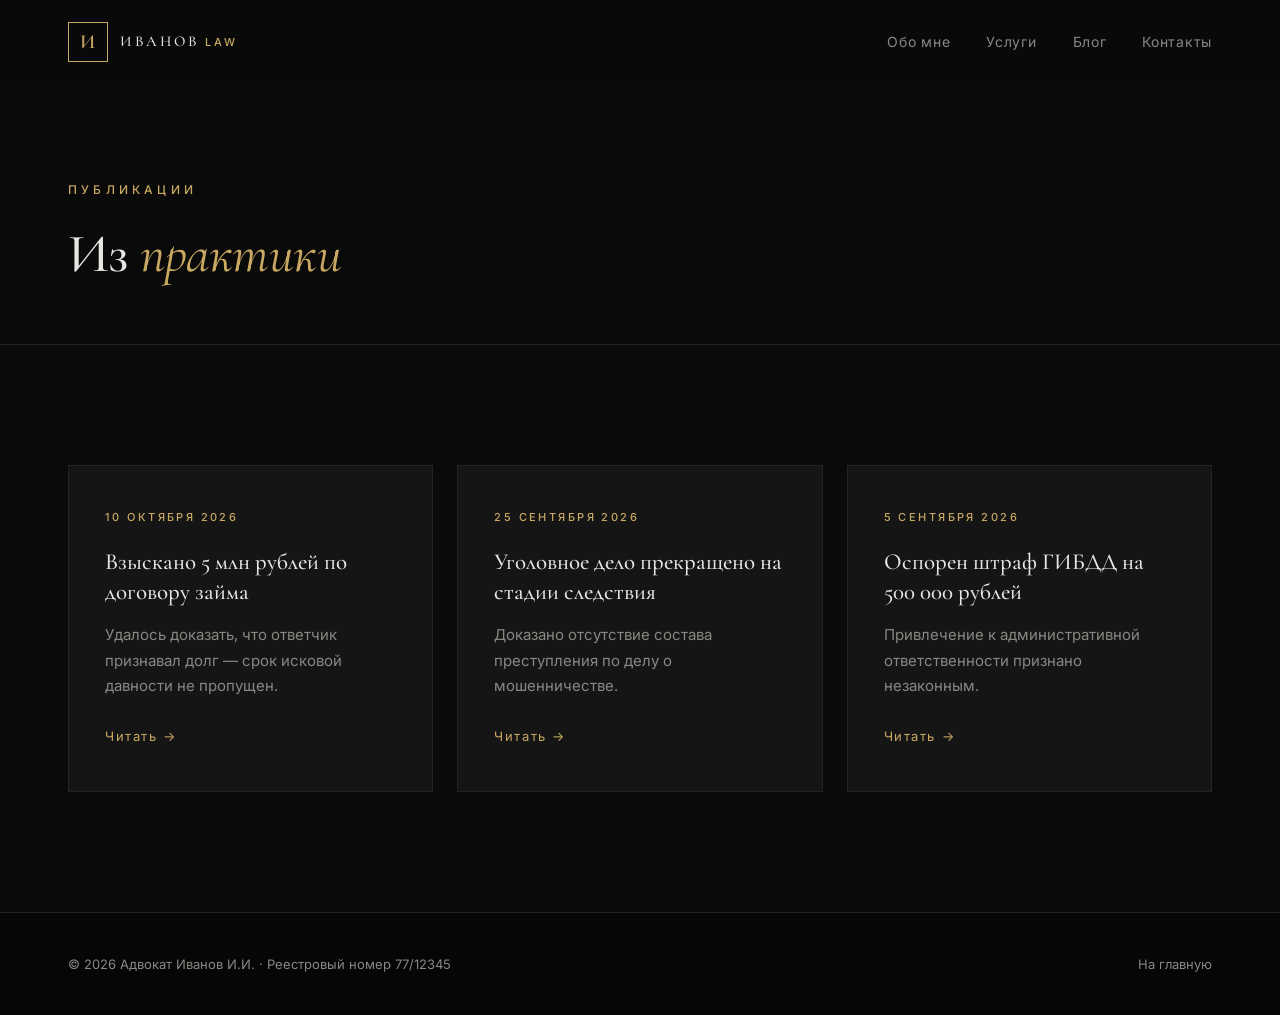
==== blog.html @ 1ceb2a9b "first try" ====
<!DOCTYPE html>
<html lang="ru">
<head>
    <meta charset="UTF-8">
    <meta name="viewport" content="width=device-width, initial-scale=1.0">
    <title>Блог — Адвокат Иванов И.И.</title>
    <link rel="preconnect" href="https://fonts.googleapis.com">
    <link rel="preconnect" href="https://fonts.gstatic.com" crossorigin>
    <link href="https://fonts.googleapis.com/css2?family=Cormorant+Garamond:ital,wght@0,400;0,500;0,600;1,400;1,500&family=Inter:wght@300;400;500;600&display=swap" rel="stylesheet">
    <link rel="stylesheet" href="style.css">
</head>
<body>

<header class="site-header scrolled" id="siteHeader">
    <div class="container header-inner">
        <a href="index.html" class="logo">
            <span class="logo-mark">И</span>
            <span class="logo-text">ИВАНОВ<em>LAW</em></span>
        </a>
        <nav class="nav" id="nav">
            <a href="index.html#about">Обо мне</a>
            <a href="index.html#services">Услуги</a>
            <a href="blog.html">Блог</a>
            <a href="index.html#contacts">Контакты</a>
        </nav>
        <button class="burger" id="burger" aria-label="Открыть меню">
            <span></span><span></span><span></span>
        </button>
    </div>
</header>

<div class="page-hero">
    <div class="container">
        <span class="section-num">Публикации</span>
        <h1 class="section-title">Из <em>практики</em></h1>
    </div>
</div>

<section class="blog">
    <div class="container">
        <div class="blog-preview">
            <a href="posts/2026-10-10-vzyskanie-dolga.html" class="post-card">
                <div class="post-date">10 октября 2026</div>
                <h4>Взыскано 5 млн рублей по договору займа</h4>
                <p>Удалось доказать, что ответчик признавал долг — срок исковой давности не пропущен.</p>
                <span class="post-arrow">Читать →</span>
            </a>
            <a href="posts/2026-09-25-ugolovnoe-delo.html" class="post-card">
                <div class="post-date">25 сентября 2026</div>
                <h4>Уголовное дело прекращено на стадии следствия</h4>
                <p>Доказано отсутствие состава преступления по делу о мошенничестве.</p>
                <span class="post-arrow">Читать →</span>
            </a>
            <a href="posts/2026-09-05-shtraf-gibdd.html" class="post-card">
                <div class="post-date">5 сентября 2026</div>
                <h4>Оспорен штраф ГИБДД на 500 000 рублей</h4>
                <p>Привлечение к административной ответственности признано незаконным.</p>
                <span class="post-arrow">Читать →</span>
            </a>
        </div>
    </div>
</section>

<footer class="site-footer">
    <div class="container footer-inner">
        <div>© <span id="year">2026</span> Адвокат Иванов И.И. · Реестровый номер 77/12345</div>
        <div><a href="index.html">На главную</a></div>
    </div>
</footer>

<script src="script.js"></script>
</body>
</html>
---- style.css ----
/* =========================================================
   ПЕРЕМЕННЫЕ (цвета, шрифты) — меняйте здесь, применяется везде
   ========================================================= */
:root {
    --bg:        #0a0a0a;   /* основной фон */
    --bg-2:      #101010;   /* фон чередующихся секций */
    --card:      #151515;   /* фон карточек */
    --border:    #232323;   /* тонкие линии-разделители */
    --gold:      #c9a961;   /* акцентный золотой */
    --gold-hi:   #e2c68a;   /* золотой при наведении */
    --text:      #e8e6e3;   /* основной текст */
    --muted:     #8a8783;   /* второстепенный текст */
    --serif:     'Cormorant Garamond', Georgia, serif;
    --sans:      'Inter', system-ui, -apple-system, sans-serif;
}

/* =========================================================
   БАЗА
   ========================================================= */
* { margin: 0; padding: 0; box-sizing: border-box; }
html { scroll-behavior: smooth; }
body {
    background: var(--bg);
    color: var(--text);
    font-family: var(--sans);
    font-size: 16px;
    line-height: 1.7;
    -webkit-font-smoothing: antialiased;
    overflow-x: hidden;
}
img { max-width: 100%; display: block; }
a { color: inherit; }

.container {
    max-width: 1200px;
    margin: 0 auto;
    padding: 0 28px;
}

/* =========================================================
   ШАПКА
   ========================================================= */
.site-header {
    position: fixed;
    top: 0; left: 0; right: 0;
    z-index: 100;
    padding: 22px 0;
    background: rgba(10, 10, 10, 0.72);
    backdrop-filter: blur(14px);
    -webkit-backdrop-filter: blur(14px);
    border-bottom: 1px solid transparent;
    transition: padding 0.3s ease, border-color 0.3s ease;
}
.site-header.scrolled {
    padding: 14px 0;
    border-bottom-color: var(--border);
}
.header-inner {
    display: flex;
    justify-content: space-between;
    align-items: center;
    gap: 30px;
}
.logo {
    display: flex;
    align-items: center;
    gap: 12px;
    text-decoration: none;
    color: var(--text);
    font-family: var(--serif);
    letter-spacing: 0.08em;
}
.logo-mark {
    width: 40px; height: 40px;
    border: 1px solid var(--gold);
    color: var(--gold);
    display: grid; place-items: center;
    font-size: 20px;
    font-family: var(--serif);
    font-weight: 600;
}
.logo-text {
    font-size: 15px;
    font-weight: 500;
    letter-spacing: 0.18em;
}
.logo-text em {
    color: var(--gold);
    font-style: normal;
    font-family: var(--sans);
    font-size: 11px;
    letter-spacing: 0.28em;
    margin-left: 6px;
}
.nav {
    display: flex;
    gap: 36px;
}
.nav a {
    color: var(--muted);
    text-decoration: none;
    font-size: 14px;
    letter-spacing: 0.05em;
    transition: color 0.3s;
    position: relative;
}
.nav a:hover { color: var(--gold); }
.nav a::after {
    content: '';
    position: absolute;
    left: 0; bottom: -6px;
    width: 0; height: 1px;
    background: var(--gold);
    transition: width 0.3s;
}
.nav a:hover::after { width: 100%; }

.burger {
    display: none;
    background: none;
    border: none;
    cursor: pointer;
    width: 28px; height: 20px;
    position: relative;
    z-index: 200;
}
.burger span {
    position: absolute;
    left: 0;
    width: 100%; height: 1px;
    background: var(--text);
    transition: 0.3s;
}
.burger span:nth-child(1) { top: 0; }
.burger span:nth-child(2) { top: 9px; }
.burger span:nth-child(3) { top: 18px; }
.burger.active span:nth-child(1) { top: 9px; transform: rotate(45deg); }
.burger.active span:nth-child(2) { opacity: 0; }
.burger.active span:nth-child(3) { top: 9px; transform: rotate(-45deg); }

/* =========================================================
   ГЛАВНЫЙ ЭКРАН
   ========================================================= */
.hero {
    padding: 200px 0 120px;
    min-height: 100vh;
    display: flex;
    align-items: center;
    position: relative;
    overflow: hidden;
}
.hero::before {
    content: '';
    position: absolute;
    top: -30%; right: -15%;
    width: 800px; height: 800px;
    background: radial-gradient(circle, rgba(201, 169, 97, 0.09), transparent 65%);
    pointer-events: none;
}
.hero-inner {
    display: grid;
    grid-template-columns: 1.5fr 1fr;
    gap: 80px;
    align-items: end;
    position: relative;
    z-index: 1;
    width: 100%;
}
.hero-eyebrow {
    color: var(--gold);
    font-size: 12px;
    letter-spacing: 0.35em;
    text-transform: uppercase;
    margin-bottom: 32px;
    font-weight: 500;
}
.hero h1 {
    font-family: var(--serif);
    font-size: clamp(48px, 7.5vw, 104px);
    line-height: 1;
    font-weight: 500;
    letter-spacing: -0.015em;
    margin-bottom: 32px;
}
.hero h1 span {
    color: var(--gold);
    font-style: italic;
    font-weight: 400;
}
.hero-subtitle {
    color: var(--muted);
    font-size: 17px;
    max-width: 520px;
    margin-bottom: 44px;
    line-height: 1.75;
}
.hero-actions {
    display: flex;
    gap: 14px;
    flex-wrap: wrap;
}

.btn {
    display: inline-flex;
    align-items: center;
    gap: 10px;
    padding: 15px 32px;
    font-size: 13px;
    letter-spacing: 0.15em;
    text-decoration: none;
    text-transform: uppercase;
    font-weight: 500;
    transition: all 0.3s ease;
    border: 1px solid var(--gold);
    cursor: pointer;
    font-family: var(--sans);
}
.btn-primary {
    background: var(--gold);
    color: #0a0a0a;
}
.btn-primary:hover {
    background: transparent;
    color: var(--gold);
}
.btn-ghost {
    background: transparent;
    color: var(--gold);
}
.btn-ghost:hover {
    background: var(--gold);
    color: #0a0a0a;
}

.hero-meta {
    display: flex;
    flex-direction: column;
    gap: 40px;
    border-left: 1px solid var(--border);
    padding-left: 50px;
}
.meta-num {
    font-family: var(--serif);
    font-size: 46px;
    color: var(--gold);
    line-height: 1;
    margin-bottom: 10px;
    font-weight: 500;
}
.meta-label {
    font-size: 11px;
    letter-spacing: 0.22em;
    text-transform: uppercase;
    color: var(--muted);
}

/* =========================================================
   ОБЩИЕ ЗАГОЛОВКИ СЕКЦИЙ
   ========================================================= */
section { padding: 120px 0; }
.section-head { margin-bottom: 70px; max-width: 640px; }
.section-num {
    color: var(--gold);
    font-size: 12px;
    letter-spacing: 0.35em;
    text-transform: uppercase;
    margin-bottom: 20px;
    display: block;
    font-weight: 500;
}
.section-title {
    font-family: var(--serif);
    font-size: clamp(34px, 4.5vw, 54px);
    line-height: 1.1;
    font-weight: 500;
    letter-spacing: -0.01em;
}
.section-title em {
    color: var(--gold);
    font-style: italic;
    font-weight: 400;
}

/* =========================================================
   ОБО МНЕ
   ========================================================= */
.about { border-top: 1px solid var(--border); }
.about-grid {
    display: grid;
    grid-template-columns: 1fr 1.5fr;
    gap: 80px;
    align-items: start;
}
.about-photo {
    aspect-ratio: 3/4;
    background: linear-gradient(135deg, #171717, #0c0c0c);
    border: 1px solid var(--border);
    display: grid; place-items: center;
    position: relative;
    overflow: hidden;
}
.about-photo::before {
    content: '';
    position: absolute;
    inset: 22px;
    border: 1px solid rgba(201, 169, 97, 0.28);
    pointer-events: none;
}
.about-photo-monogram {
    font-family: var(--serif);
    font-size: 140px;
    color: var(--gold);
    font-style: italic;
    font-weight: 400;
    opacity: 0.55;
    letter-spacing: -0.05em;
}
.about-text h3 {
    font-family: var(--serif);
    font-size: 34px;
    font-weight: 500;
    margin-bottom: 26px;
    line-height: 1.2;
}
.about-text p {
    color: var(--muted);
    margin-bottom: 20px;
    font-size: 16px;
}
.about-facts {
    margin-top: 44px;
    padding-top: 34px;
    border-top: 1px solid var(--border);
    display: grid;
    grid-template-columns: 1fr 1fr;
    gap: 24px 40px;
}
.fact-label {
    font-size: 11px;
    letter-spacing: 0.22em;
    text-transform: uppercase;
    color: var(--gold);
    margin-bottom: 8px;
    font-weight: 500;
}
.fact-value {
    color: var(--text);
    font-size: 15px;
}

/* =========================================================
   УСЛУГИ
   ========================================================= */
.services {
    background: var(--bg-2);
    border-top: 1px solid var(--border);
    border-bottom: 1px solid var(--border);
}
.services-grid {
    display: grid;
    grid-template-columns: repeat(3, 1fr);
    gap: 1px;
    background: var(--border);
    border: 1px solid var(--border);
}
.service-card {
    background: var(--bg-2);
    padding: 52px 44px;
    transition: background 0.4s;
}
.service-card:hover { background: #161616; }
.service-num {
    font-family: var(--serif);
    font-size: 13px;
    color: var(--gold);
    letter-spacing: 0.28em;
    margin-bottom: 34px;
    display: block;
}
.service-card h3 {
    font-family: var(--serif);
    font-size: 27px;
    font-weight: 500;
    margin-bottom: 16px;
    line-height: 1.2;
}
.service-card p {
    color: var(--muted);
    font-size: 15px;
    line-height: 1.75;
}

/* =========================================================
   БЛОГ (анонсы на главной)
   ========================================================= */
.blog-preview {
    display: grid;
    grid-template-columns: repeat(3, 1fr);
    gap: 24px;
}
.post-card {
    display: block;
    padding: 42px 36px;
    background: var(--card);
    border: 1px solid var(--border);
    text-decoration: none;
    color: inherit;
    transition: border-color 0.3s, transform 0.3s;
}
.post-card:hover {
    border-color: var(--gold);
    transform: translateY(-4px);
}
.post-date {
    font-size: 11px;
    letter-spacing: 0.22em;
    text-transform: uppercase;
    color: var(--gold);
    margin-bottom: 22px;
    font-weight: 500;
}
.post-card h4 {
    font-family: var(--serif);
    font-size: 23px;
    font-weight: 500;
    line-height: 1.3;
    margin-bottom: 14px;
}
.post-card p {
    color: var(--muted);
    font-size: 15px;
    line-height: 1.7;
}
.post-arrow {
    display: inline-block;
    margin-top: 26px;
    color: var(--gold);
    font-size: 13px;
    letter-spacing: 0.12em;
    transition: transform 0.3s;
}
.post-card:hover .post-arrow { transform: translateX(6px); }

.blog-more { text-align: center; margin-top: 60px; }

/* =========================================================
   КОНТАКТЫ
   ========================================================= */
.contacts {
    background: var(--bg);
    border-top: 1px solid var(--border);
}
.contacts-grid {
    display: grid;
    grid-template-columns: repeat(4, 1fr);
    gap: 40px;
    margin-top: 60px;
}
.contact-item .value {
    font-family: var(--serif);
    font-size: 22px;
    color: var(--text);
    line-height: 1.4;
}
.contact-item .value a {
    color: var(--text);
    text-decoration: none;
    transition: color 0.3s;
}
.contact-item .value a:hover { color: var(--gold); }

/* =========================================================
   ПОДВАЛ
   ========================================================= */
.site-footer {
    padding: 40px 0;
    background: #060606;
    border-top: 1px solid var(--border);
    color: var(--muted);
    font-size: 13px;
}
.footer-inner {
    display: flex;
    justify-content: space-between;
    align-items: center;
    gap: 20px;
    flex-wrap: wrap;
}
.footer-inner a {
    color: var(--muted);
    text-decoration: none;
    transition: color 0.3s;
}
.footer-inner a:hover { color: var(--gold); }

/* =========================================================
   СТРАНИЦА БЛОГА (список) и ОТДЕЛЬНОЙ ЗАПИСИ
   ========================================================= */
.page-hero {
    padding: 180px 0 60px;
    border-bottom: 1px solid var(--border);
}
.page-hero .section-num { margin-bottom: 24px; }

.post-single {
    padding: 80px 0 120px;
}
.post-single .container { max-width: 780px; }
.post-single .post-date { margin-bottom: 24px; }
.post-single h1 {
    font-family: var(--serif);
    font-size: clamp(34px, 5vw, 54px);
    line-height: 1.15;
    font-weight: 500;
    margin-bottom: 40px;
    letter-spacing: -0.01em;
}
.post-single article p {
    color: var(--text);
    font-size: 17px;
    line-height: 1.85;
    margin-bottom: 22px;
}
.post-single article h2 {
    font-family: var(--serif);
    font-size: 30px;
    font-weight: 500;
    margin: 48px 0 20px;
    color: var(--gold);
}
.post-single article ul {
    margin: 0 0 22px 22px;
    color: var(--text);
}
.post-single article li { margin-bottom: 8px; }
.post-back {
    display: inline-block;
    margin-top: 60px;
    color: var(--gold);
    text-decoration: none;
    font-size: 13px;
    letter-spacing: 0.15em;
    text-transform: uppercase;
}
.post-back:hover { color: var(--gold-hi); }

/* =========================================================
   АДАПТИВ
   ========================================================= */
@media (max-width: 1000px) {
    .services-grid { grid-template-columns: repeat(2, 1fr); }
    .blog-preview { grid-template-columns: 1fr; }
    .contacts-grid { grid-template-columns: repeat(2, 1fr); }
}

@media (max-width: 900px) {
    .hero-inner { grid-template-columns: 1fr; gap: 60px; }
    .hero-meta {
        border-left: none;
        border-top: 1px solid var(--border);
        padding-left: 0;
        padding-top: 40px;
        flex-direction: row;
        flex-wrap: wrap;
        gap: 30px;
    }
    .about-grid { grid-template-columns: 1fr; gap: 50px; }
    .about-photo { max-width: 380px; }
    .nav {
        position: fixed;
        top: 0; right: -100%;
        width: 78%; height: 100vh;
        background: var(--bg);
        flex-direction: column;
        padding: 120px 40px 40px;
        gap: 30px;
        transition: right 0.4s ease;
        border-left: 1px solid var(--border);
    }
    .nav.active { right: 0; }
    .nav a { font-size: 22px; }
    .burger { display: block; }
    section { padding: 80px 0; }
    .section-head { margin-bottom: 50px; }
}

@media (max-width: 560px) {
    .container { padding: 0 20px; }
    .hero { padding: 150px 0 70px; }
    .hero-actions { width: 100%; }
    .btn { flex: 1; justify-content: center; padding: 14px 18px; font-size: 12px; }
    .services-grid { grid-template-columns: 1fr; }
    .service-card { padding: 36px 28px; }
    .post-card { padding: 32px 26px; }
    .contacts-grid { grid-template-columns: 1fr; gap: 30px; }
    .about-facts { grid-template-columns: 1fr; }
}
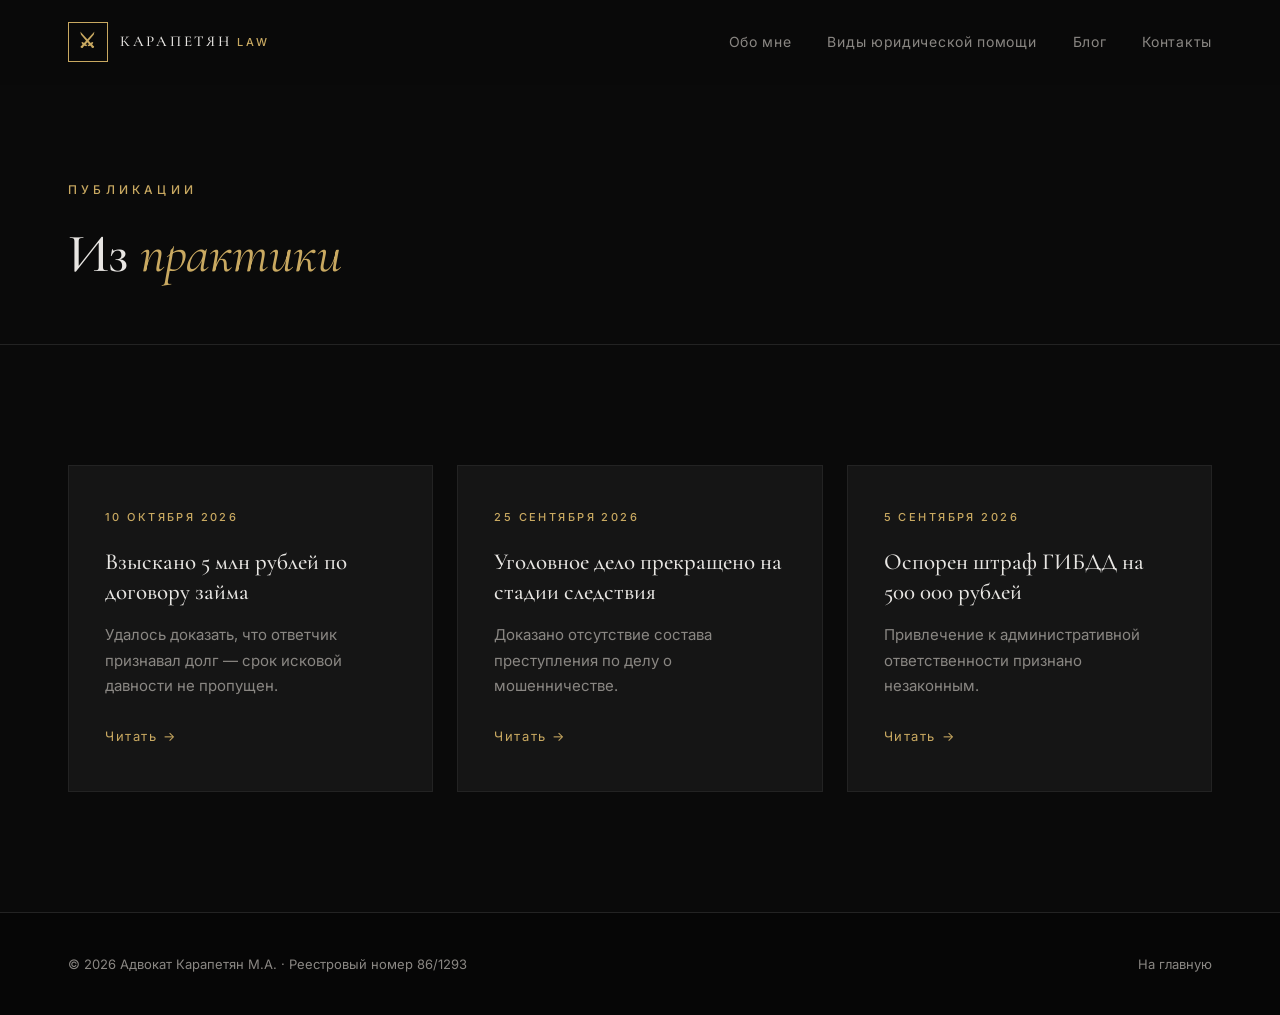
==== commit 32130af5: "Update blog.html" ====
--- a/blog.html
+++ b/blog.html
@@ -3,7 +3,7 @@
 <head>
     <meta charset="UTF-8">
     <meta name="viewport" content="width=device-width, initial-scale=1.0">
-    <title>Блог — Адвокат Иванов И.И.</title>
+    <title>Блог — Адвокат Карапетян М.А.</title>
     <link rel="preconnect" href="https://fonts.googleapis.com">
     <link rel="preconnect" href="https://fonts.gstatic.com" crossorigin>
     <link href="https://fonts.googleapis.com/css2?family=Cormorant+Garamond:ital,wght@0,400;0,500;0,600;1,400;1,500&family=Inter:wght@300;400;500;600&display=swap" rel="stylesheet">
@@ -14,12 +14,12 @@
 <header class="site-header scrolled" id="siteHeader">
     <div class="container header-inner">
         <a href="index.html" class="logo">
-            <span class="logo-mark">И</span>
-            <span class="logo-text">ИВАНОВ<em>LAW</em></span>
+            <span class="logo-mark">⚔</span>
+            <span class="logo-text">КАРАПЕТЯН<em>LAW</em></span>
         </a>
         <nav class="nav" id="nav">
             <a href="index.html#about">Обо мне</a>
-            <a href="index.html#services">Услуги</a>
+            <a href="index.html#services">Виды юридической помощи</a>
             <a href="blog.html">Блог</a>
             <a href="index.html#contacts">Контакты</a>
         </nav>
@@ -63,11 +63,11 @@
 
 <footer class="site-footer">
     <div class="container footer-inner">
-        <div>© <span id="year">2026</span> Адвокат Иванов И.И. · Реестровый номер 77/12345</div>
+        <div>© <span id="year">2026</span> Адвокат Карапетян М.А. · Реестровый номер 86/1293</div>
         <div><a href="index.html">На главную</a></div>
     </div>
 </footer>
 
 <script src="script.js"></script>
 </body>
-</html>+</html>
